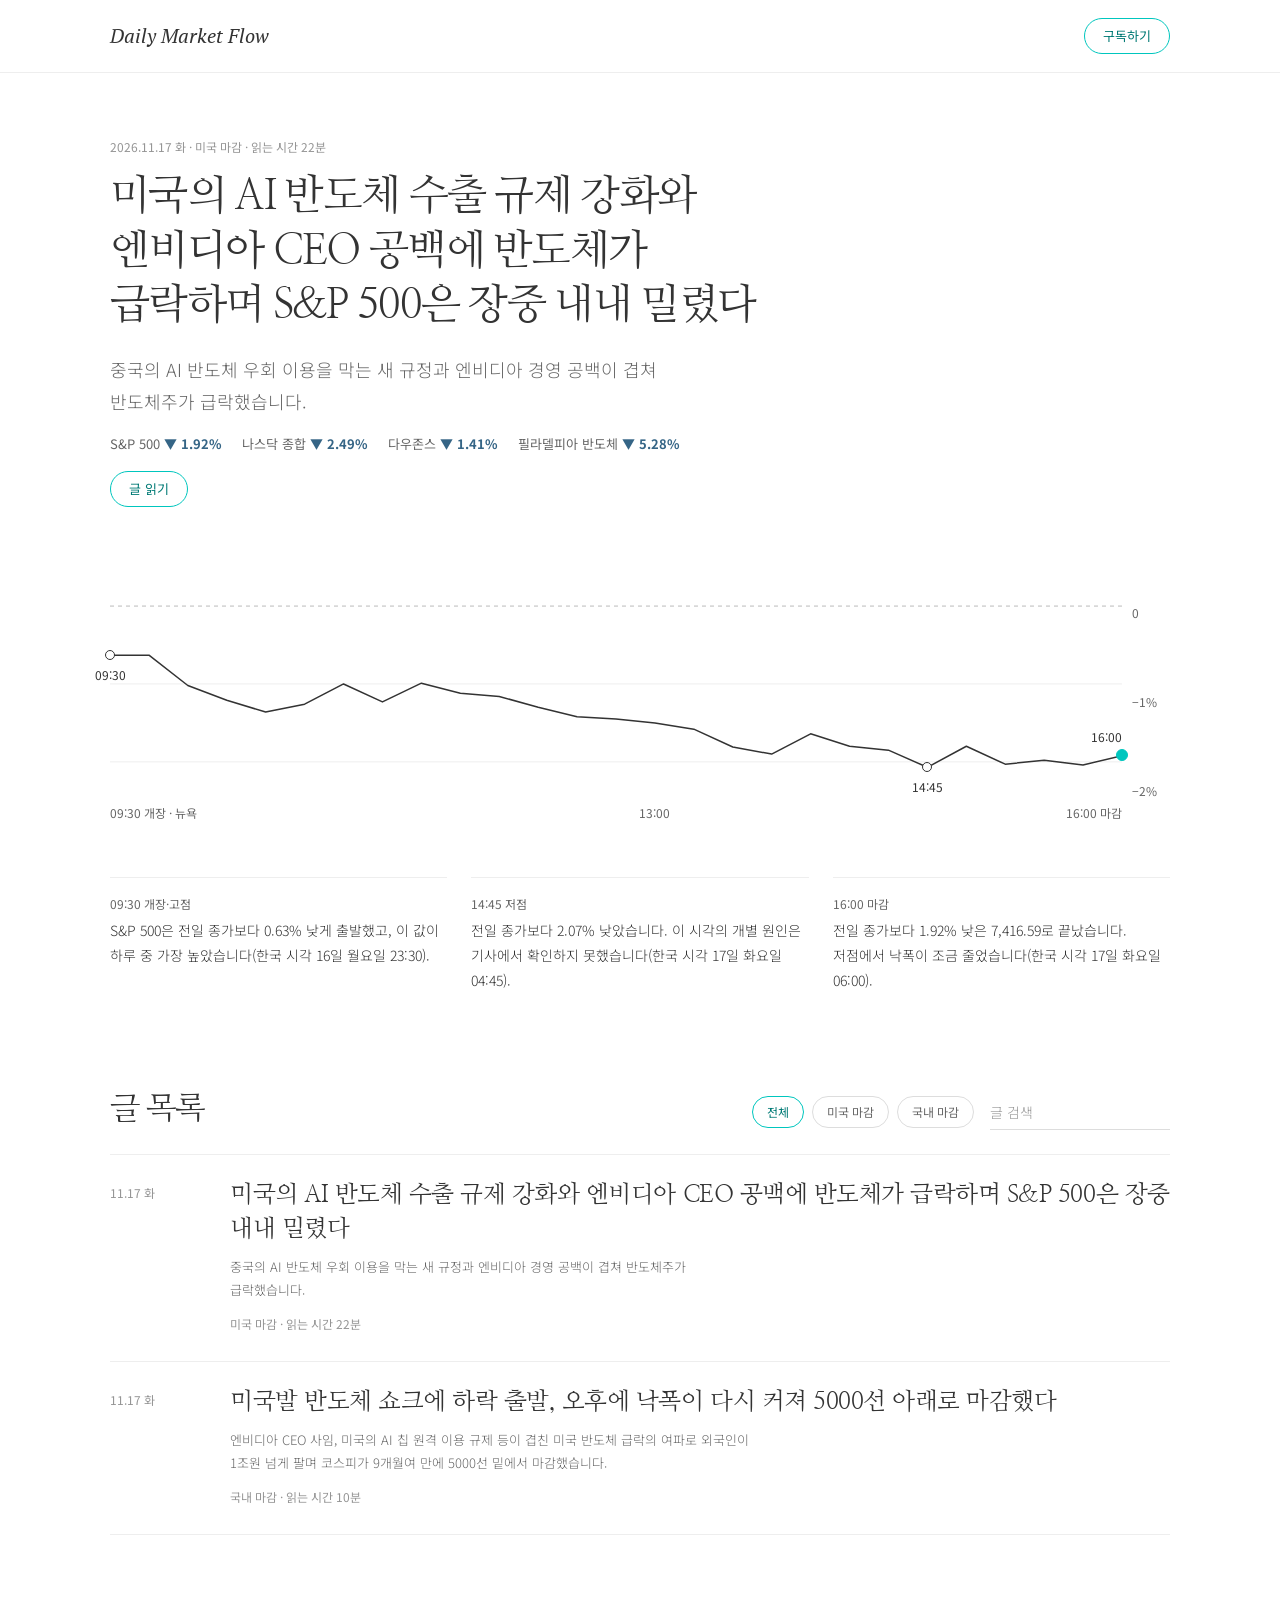
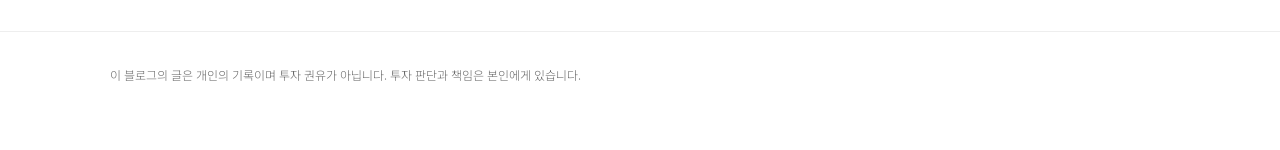
==== index.html @ 7d2cc20a "글 갱신 2026-11-17 22:22" ====
<!doctype html>
<html lang="ko">
<head>
<meta charset="utf-8">
<meta name="viewport" content="width=device-width, initial-scale=1, viewport-fit=cover">
<title>Daily Market Flow</title>
<meta name="description" content="장이 열리고 닫히는 하루의 흐름을, 이유와 함께 적는 시장 일지">
<meta property="og:type" content="website">
<meta property="og:title" content="Daily Market Flow">
<meta property="og:description" content="장이 열리고 닫히는 하루의 흐름을, 이유와 함께 적는 시장 일지">
<link rel="alternate" type="application/rss+xml" title="Daily Market Flow" href="feed.xml">
<link rel="preconnect" href="https://fonts.googleapis.com"><link rel="preconnect" href="https://fonts.gstatic.com" crossorigin><link rel="stylesheet" href="https://fonts.googleapis.com/css2?family=Nanum+Myeongjo:wght@400;700&family=Noto+Sans+KR:wght@300;400&family=PT+Serif:ital@1&display=swap">
<link rel="stylesheet" href="assets/style.css">
</head>
<body>
<header class="site-nav"><div class="wrap nav-in">
<a class="wm" href="index.html">Daily Market Flow</a>
<a class="pill" href="feed.xml">구독하기</a>
</div></header>
<main class="wrap"><section class="hero"><div class="meta">2026.11.17 화 · 미국 마감 · 읽는 시간 22분</div><h1><a href="post/2026-11-17-us-close.html">미국의 AI 반도체 수출 규제 강화와 엔비디아 CEO 공백에 반도체가 급락하며 S&amp;P 500은 장중 내내 밀렸다</a></h1><p class="lede">중국의 AI 반도체 우회 이용을 막는 새 규정과 엔비디아 경영 공백이 겹쳐 반도체주가 급락했습니다.</p><p class="idx"><span>S&amp;P 500 <b class="dn">▼ 1.92%</b></span><span>나스닥 종합 <b class="dn">▼ 2.49%</b></span><span>다우존스 <b class="dn">▼ 1.41%</b></span><span>필라델피아 반도체 <b class="dn">▼ 5.28%</b></span></p><p class="hero-act"><a class="pill" href="post/2026-11-17-us-close.html">글 읽기</a></p><div class="chart" role="img" aria-label="장중 등락률(전일 종가 대비), 뉴욕 시각: 09:30 -0.63%, 14:45 -2.07%, 16:00 -1.92%"><div><div class="plot"><svg viewBox="0 0 100 100" preserveAspectRatio="none" aria-hidden="true"><line x1="0" x2="100" y1="86.19" y2="86.19" stroke="#EEEEEE" stroke-width="1" vector-effect="non-scaling-stroke"/><line x1="0" x2="100" y1="53.73" y2="53.73" stroke="#EEEEEE" stroke-width="1" vector-effect="non-scaling-stroke"/><line x1="0" x2="100" y1="21.28" y2="21.28" stroke="#BBBBBB" stroke-width="1" stroke-dasharray="4 4" vector-effect="non-scaling-stroke"/><path d="M0.00 41.72 L3.85 41.72 L7.69 54.38 L11.54 60.55 L15.38 65.42 L19.23 62.17 L23.08 53.73 L26.92 61.20 L30.77 53.41 L34.62 57.63 L38.46 58.93 L42.31 63.47 L46.15 67.36 L50.00 68.34 L53.85 69.96 L57.69 72.56 L61.54 80.02 L65.38 82.94 L69.23 74.51 L73.08 79.70 L76.92 81.32 L80.77 88.46 L84.62 79.70 L88.46 87.16 L92.31 85.54 L96.15 87.49 L100.00 83.59" fill="none" stroke="#333333" stroke-width="1.5" stroke-linejoin="round" stroke-linecap="round" vector-effect="non-scaling-stroke"/></svg><span class="dot" style="left:0.00%;top:41.72%"></span><span class="dlab b" style="left:0.00%;top:41.72%">09:30</span><span class="dot" style="left:80.77%;top:88.46%"></span><span class="dlab b" style="left:80.77%;top:88.46%">14:45</span><span class="dot close" style="left:100.00%;top:83.59%"></span><span class="dlab l" style="left:100.00%;top:83.59%">16:00</span></div><div class="xaxis" aria-hidden="true"><span style="left:0">09:30 개장 · 뉴욕</span><span style="left:53.85%;transform:translateX(-50%)">13:00</span><span style="right:0">16:00 마감</span></div></div><div class="ycol" aria-hidden="true"><span class="ylab" style="top:86.19%">−2%</span><span class="ylab" style="top:53.73%">−1%</span><span class="ylab" style="top:21.28%">0</span></div></div><ul class="events"><li><span class="tm">09:30 개장·고점</span><p>S&amp;P 500은 전일 종가보다 0.63% 낮게 출발했고, 이 값이 하루 중 가장 높았습니다(한국 시각 16일 월요일 23:30).</p></li><li><span class="tm">14:45 저점</span><p>전일 종가보다 2.07% 낮았습니다. 이 시각의 개별 원인은 기사에서 확인하지 못했습니다(한국 시각 17일 화요일 04:45).</p></li><li><span class="tm">16:00 마감</span><p>전일 종가보다 1.92% 낮은 7,416.59로 끝났습니다. 저점에서 낙폭이 조금 줄었습니다(한국 시각 17일 화요일 06:00).</p></li></ul></section><section class="list" aria-labelledby="list-h"><div class="list-head"><h2 id="list-h">글 목록</h2><div class="filters"><div class="chips" role="group" aria-label="분류"><button type="button" class="chip" data-cat="" aria-pressed="true">전체</button><button type="button" class="chip" data-cat="미국 마감" aria-pressed="false">미국 마감</button><button type="button" class="chip" data-cat="국내 마감" aria-pressed="false">국내 마감</button></div><label class="meta" for="q" style="position:absolute;left:-9999px">글 검색</label><input class="search" id="q" type="search" placeholder="글 검색" autocomplete="off"></div></div><ul class="rows"><li class="row" data-cat="미국 마감" data-q="미국의 ai 반도체 수출 규제 강화와 엔비디아 ceo 공백에 반도체가 급락하며 s&amp;p 500은 장중 내내 밀렸다 중국의 ai 반도체 우회 이용을 막는 새 규정과 엔비디아 경영 공백이 겹쳐 반도체주가 급락했습니다. 미국증시 반도체 엔비디아 수출규제 나스닥"><div class="d">11.17 화</div><div><h3><a href="post/2026-11-17-us-close.html">미국의 AI 반도체 수출 규제 강화와 엔비디아 CEO 공백에 반도체가 급락하며 S&amp;P 500은 장중 내내 밀렸다</a></h3><p>중국의 AI 반도체 우회 이용을 막는 새 규정과 엔비디아 경영 공백이 겹쳐 반도체주가 급락했습니다.</p><span class="meta">미국 마감 · 읽는 시간 22분</span></div></li><li class="row" data-cat="국내 마감" data-q="미국발 반도체 쇼크에 하락 출발, 오후에 낙폭이 다시 커져 5000선 아래로 마감했다 엔비디아 ceo 사임, 미국의 ai 칩 원격 이용 규제 등이 겹친 미국 반도체 급락의 여파로 외국인이 1조원 넘게 팔며 코스피가 9개월여 만에 5000선 밑에서 마감했습니다. 코스피 5000선 붕괴 외국인 순매도 반도체 엔비디아 수출 규제"><div class="d">11.17 화</div><div><h3><a href="post/2026-11-17-kr-close.html">미국발 반도체 쇼크에 하락 출발, 오후에 낙폭이 다시 커져 5000선 아래로 마감했다</a></h3><p>엔비디아 CEO 사임, 미국의 AI 칩 원격 이용 규제 등이 겹친 미국 반도체 급락의 여파로 외국인이 1조원 넘게 팔며 코스피가 9개월여 만에 5000선 밑에서 마감했습니다.</p><span class="meta">국내 마감 · 읽는 시간 10분</span></div></li></ul><p class="nomatch" id="nomatch" hidden>찾는 글이 없습니다. 다른 낱말로 검색하거나 분류를 바꿔 보세요.</p></section></main><script>
(function(){
  var rows=[].slice.call(document.querySelectorAll('.rows .row'));
  var chips=[].slice.call(document.querySelectorAll('.chip'));
  var q=document.getElementById('q'), none=document.getElementById('nomatch'), cat='';
  function apply(){
    var s=(q.value||'').trim().toLowerCase(), shown=0;
    rows.forEach(function(r){
      var ok=(!cat||r.dataset.cat===cat)&&(!s||r.dataset.q.indexOf(s)>-1);
      r.hidden=!ok; if(ok) shown++;
    });
    none.hidden=shown>0;
  }
  chips.forEach(function(c){c.addEventListener('click',function(){
    cat=c.dataset.cat; chips.forEach(function(x){x.setAttribute('aria-pressed',String(x===c));}); apply();
  });});
  q.addEventListener('input',apply);
})();
</script>
<footer class="site-foot"><div class="wrap"><p>이 블로그의 글은 개인의 기록이며 투자 권유가 아닙니다. 투자 판단과 책임은 본인에게 있습니다.</p></div></footer>
</body>
</html>
---- assets/style.css ----
/* Daily Market Flow 공통 스타일
   기본 틀(색·글꼴·간격·모서리)은 blog/design/brunch.md 값을 따른다.
   채택 시안: B 하루의 곡선. 흰 종이 한 가지 모습으로 정했으므로 다크 테마는 두지 않는다. */
:root {
  color-scheme: light;
  --bg: #FFFFFF;
  --bg-subtle: #FBFBFB;
  --bg-code: #F8F8F8;
  --ink: #333333;
  --ink-2: #666666;
  --ink-3: #959595;
  --line: #DDDDDD;
  --line-2: #EEEEEE;
  --teal: #00C6BE;
  --teal-700: #007A75;
  --up: #B94942;
  --down: #356586;
  --font-display: 'Nanum Myeongjo','Batang','AppleMyungjo',serif;
  --font-body: 'Noto Sans KR','Noto Sans Light','Apple SD Gothic Neo','Malgun Gothic',sans-serif;
  --font-ui: 'Pretendard','Noto Sans KR','Apple SD Gothic Neo','Malgun Gothic',sans-serif;
  --font-en: 'PT Serif',Georgia,serif;
  --space-sm: 8px;
  --space-md: 16px;
  --space-lg: 24px;
  --space-xl: 32px;
  --space-2xl: 48px;
  --space-3xl: 64px;
  --space-4xl: 96px;
  --container: 1100px;
  --reader: 700px;
  --gutter: max(20px, env(safe-area-inset-left, 0px));
}
* { box-sizing: border-box; }
html { -webkit-text-size-adjust: 100%; }
body {
  margin: 0;
  background: var(--bg);
  color: var(--ink);
  font: 300 15px/1.9 var(--font-body);
  word-break: keep-all;
  overflow-wrap: break-word;
}
a { color: inherit; text-decoration: none; }
img { max-width: 100%; height: auto; }
:focus-visible { outline: 2px solid var(--teal-700); outline-offset: 3px; }

.wrap { max-width: var(--container); margin-inline: auto; padding-inline: max(20px, env(safe-area-inset-left, 0px)) max(20px, env(safe-area-inset-right, 0px)); }
.reader { max-width: calc(var(--reader) + 40px); }

/* ---------- 머리글 ---------- */
.site-nav { border-bottom: 1px solid var(--line-2); }
.nav-in { display: flex; align-items: center; justify-content: space-between; height: 72px; }
.wm { font: italic 400 20px/1 var(--font-en); letter-spacing: 0; }
.pill { display: inline-flex; align-items: center; min-height: 36px; padding: 4px 18px; border: 1px solid var(--teal); border-radius: 100px; background: transparent; color: var(--teal-700); font: 400 13px/20px var(--font-ui); white-space: nowrap; cursor: pointer; transition: background 200ms cubic-bezier(.2,0,.2,1); }
.pill:hover { background: #EAFBF9; }
.meta { font: 400 12px/20px var(--font-ui); color: var(--ink-3); }
.meta a { color: var(--ink-2); }
.up { color: var(--up); }
.dn { color: var(--down); }

/* ---------- 첫 화면 ---------- */
.hero { padding-block: var(--space-3xl) var(--space-2xl); }
.hero .meta { margin-bottom: 12px; }
.hero h1, .post-head h1 { margin: 0 0 20px; font: 400 clamp(28px, 5.4vw, 42px)/1.3 var(--font-display); letter-spacing: -.04em; text-wrap: balance; }
.hero h1 { max-width: 17em; }
.lede { margin: 0 0 16px; max-width: 34em; font: 300 18px/32px var(--font-body); color: var(--ink-2); }
.idx { display: flex; flex-wrap: wrap; gap: 6px 20px; margin: 0 0 16px; font: 400 13px/22px var(--font-ui); color: var(--ink-2); }
.hero-act { margin-top: 8px; }

/* ---------- 하루의 곡선 ---------- */
.chart { display: grid; grid-template-columns: minmax(0,1fr) 48px; margin-top: var(--space-2xl); }
.plot { position: relative; height: clamp(150px, 24vw, 240px); }
.plot svg { position: absolute; inset: 0; width: 100%; height: 100%; display: block; }
.ycol { position: relative; }
.ylab { position: absolute; left: 10px; transform: translateY(-50%); font: 400 12px/1 var(--font-ui); color: var(--ink-2); font-variant-numeric: tabular-nums; white-space: nowrap; }
.dot { position: absolute; width: 10px; height: 10px; margin: -5px 0 0 -5px; border: 1.5px solid var(--ink); border-radius: 50%; background: #fff; }
.dot.close { width: 12px; height: 12px; margin: -6px 0 0 -6px; border-color: var(--teal); background: var(--teal); }
.dlab { position: absolute; font: 400 12px/16px var(--font-ui); color: var(--ink); white-space: nowrap; font-variant-numeric: tabular-nums; }
.dlab.a { transform: translate(-50%, -26px); }
.dlab.b { transform: translate(-50%, 12px); }
.dlab.l { transform: translate(-100%, -26px); }
.xaxis { position: relative; height: 24px; margin-top: 10px; font: 400 12px/16px var(--font-ui); color: var(--ink-2); font-variant-numeric: tabular-nums; }
.xaxis span { position: absolute; top: 0; white-space: nowrap; }
.events { display: grid; grid-template-columns: repeat(auto-fit, minmax(150px, 1fr)); gap: 28px 24px; margin: var(--space-2xl) 0 0; padding: 0; list-style: none; }
.events li { padding-top: 16px; border-top: 1px solid var(--line-2); }
.events .tm { display: block; margin-bottom: 4px; font: 400 12px/20px var(--font-ui); color: var(--ink-2); font-variant-numeric: tabular-nums; }
.events p { margin: 0; font: 300 14px/25px var(--font-body); }
@media (max-width: 560px) { .dlab { display: none; } .chart { grid-template-columns: minmax(0,1fr) 44px; } }

/* ---------- 글 목록 ---------- */
.list { padding-block: var(--space-2xl) var(--space-4xl); }
.list-head { display: flex; align-items: flex-end; justify-content: space-between; gap: var(--space-lg); flex-wrap: wrap; margin-bottom: var(--space-lg); }
.list-head h2 { margin: 0; font: 400 clamp(24px, 3.5vw, 32px)/1.3 var(--font-display); letter-spacing: -.04em; }
.filters { display: flex; align-items: center; gap: var(--space-md); flex-wrap: wrap; }
.chips { display: flex; gap: var(--space-sm); flex-wrap: wrap; }
.chip { min-height: 32px; padding: 4px 14px; border: 1px solid var(--line); border-radius: 40px; background: var(--bg); color: var(--ink-2); font: 400 12px/20px var(--font-ui); cursor: pointer; }
.chip:hover { background: var(--bg-subtle); }
.chip[aria-pressed="true"] { border-color: var(--teal); color: var(--teal-700); }
.search { width: 180px; min-height: 36px; padding: 6px 0; border: 0; border-bottom: 1px solid var(--line); border-radius: 0; background: var(--bg); color: var(--ink); font: 300 14px/22px var(--font-body); }
.search::placeholder { color: var(--ink-3); }
.search:focus { outline: none; border-bottom-color: var(--teal-700); }
.rows { margin: 0; padding: 0; list-style: none; }
.row { display: grid; grid-template-columns: 96px minmax(0,1fr); gap: var(--space-lg); padding-block: 24px; border-top: 1px solid var(--line-2); }
.rows .row:last-child { border-bottom: 1px solid var(--line-2); }
.row .d { font: 400 12px/28px var(--font-ui); color: var(--ink-3); font-variant-numeric: tabular-nums; }
.row h3 { margin: 0 0 8px; font: 400 clamp(19px, 2.6vw, 24px)/1.4 var(--font-display); letter-spacing: -.02em; }
.row h3 a:hover { color: var(--teal-700); }
.row p { margin: 0 0 8px; max-width: 40em; font: 300 13px/23px var(--font-body); color: var(--ink-2); }
.empty { padding: var(--space-2xl) 0; max-width: 34em; color: var(--ink-2); }
.empty h2 { margin: 0 0 8px; font: 400 24px/1.4 var(--font-display); color: var(--ink); }
.nomatch { padding: var(--space-xl) 0; color: var(--ink-2); font-size: 14px; }
@media (max-width: 560px) { .row { grid-template-columns: 1fr; gap: 4px; } .row .d { line-height: 20px; } .search { width: 100%; } }

/* ---------- 본문 화면 ---------- */
.post-head { padding-block: var(--space-3xl) 0; }
.post-head .meta { margin-bottom: 12px; }
.post-head h1 { max-width: none; }
.post-chart .chart { margin-top: var(--space-xl); }
.sectors { margin-top: var(--space-3xl); }
.sectors h2, .prose h2 { margin: 0 0 8px; font: 400 clamp(24px, 3.5vw, 32px)/1.3 var(--font-display); letter-spacing: -.04em; }
.sector { display: grid; grid-template-columns: 148px minmax(0,1fr); gap: var(--space-lg); padding-block: 20px; border-top: 1px solid var(--line-2); }
.sectors .sector:last-child { border-bottom: 1px solid var(--line-2); }
.sector .nm { font: 400 20px/1.5 var(--font-display); letter-spacing: -.02em; }
.sector .sub { display: block; font: 400 11px/18px var(--font-ui); color: var(--ink-3); }
.sector .pc { display: block; font: 400 13px/22px var(--font-ui); font-variant-numeric: tabular-nums; }
.sector p { margin: 0; font: 300 14px/26px var(--font-body); }
@media (max-width: 560px) { .sector { grid-template-columns: 1fr; gap: 4px; } }
.prose { margin-top: var(--space-3xl); font: 300 16px/30px var(--font-body); letter-spacing: .02em; }
.prose > :first-child { margin-top: 0; }
.prose p { margin: 0 0 24px; }
.prose h2 { margin: 56px 0 16px; }
.prose h3 { margin: 40px 0 12px; font: 400 22px/1.5 var(--font-display); letter-spacing: -.02em; }
.prose ul, .prose ol { margin: 0 0 24px; padding-left: 1.4em; }
.prose li { margin-bottom: 6px; }
.prose a { color: var(--teal-700); text-decoration: underline; text-underline-offset: 3px; text-decoration-thickness: 1px; }
.prose strong { font-weight: 400; background: linear-gradient(transparent 62%, #EAFBF9 62%); }
.prose blockquote { margin: 32px 0; padding: 0 0 0 24px; border-left: 1px solid var(--line); font: 400 18px/32px var(--font-display); color: var(--ink-2); }
.prose blockquote p { margin: 0; }
.prose code { padding: 1px 6px; border-radius: 3px; background: var(--bg-code); font: 400 .88em/1.6 Consolas, 'Malgun Gothic', monospace; letter-spacing: 0; }
.prose pre { margin: 0 0 24px; padding: 16px 20px; overflow-x: auto; background: var(--bg-code); border-radius: 4px; }
.prose pre code { padding: 0; background: none; font-size: 13px; line-height: 22px; }
.prose hr { margin: 48px 0; border: 0; border-top: 1px solid var(--line-2); }
.prose img { display: block; margin: 32px 0; }
.prose .tbl { margin: 0 0 24px; overflow-x: auto; }
.prose table { width: 100%; border-collapse: collapse; font: 300 14px/24px var(--font-body); letter-spacing: 0; }
.prose th { padding: 8px 12px 8px 0; border-bottom: 1px solid var(--ink-3); font: 400 12px/20px var(--font-ui); color: var(--ink-2); text-align: left; white-space: nowrap; }
.prose td { padding: 12px 12px 12px 0; border-bottom: 1px solid var(--line-2); vertical-align: top; }
.tags { display: flex; gap: var(--space-sm); flex-wrap: wrap; margin-top: var(--space-2xl); }
.tag { padding: 0 12px; border: 1px solid var(--line); border-radius: 40px; color: var(--ink-2); font: 400 12px/22px var(--font-ui); }
.pager { margin-top: var(--space-3xl); display: grid; grid-template-columns: repeat(2, minmax(0,1fr)); gap: var(--space-lg); padding-block: var(--space-xl) var(--space-4xl); border-top: 1px solid var(--line-2); }
.pager a { display: block; }
.pager .lab { display: block; margin-bottom: 4px; font: 400 12px/20px var(--font-ui); color: var(--ink-3); }
.pager .ttl { font: 400 18px/1.5 var(--font-display); letter-spacing: -.02em; }
.pager a:hover .ttl { color: var(--teal-700); }
.pager .next { text-align: right; grid-column: 2; }
.pager .prev { grid-column: 1; }
@media (max-width: 560px) { .pager { grid-template-columns: 1fr; } .pager .next, .pager .prev { grid-column: 1; text-align: left; } }
.back { display: inline-block; margin-top: var(--space-xl); font: 400 13px/20px var(--font-ui); color: var(--ink-2); }
.back:hover { color: var(--teal-700); }

/* ---------- 바닥글 ---------- */
.site-foot { border-top: 1px solid var(--line-2); padding-block: var(--space-xl) var(--space-3xl); font: 300 12px/22px var(--font-body); color: var(--ink-2); }
.site-foot p { margin: 0; max-width: 46em; }

@media (prefers-reduced-motion: reduce) { .pill { transition: none; } }
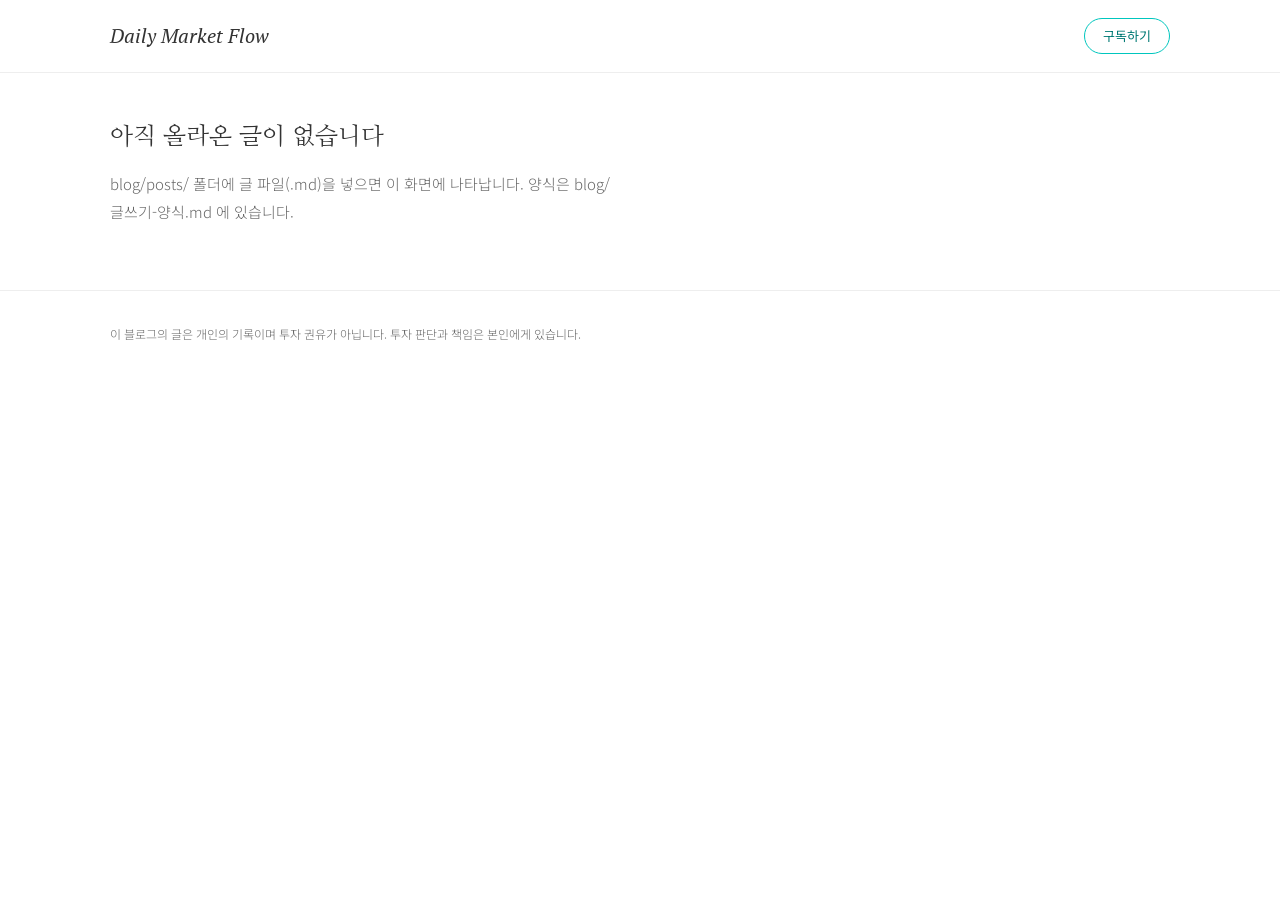
==== commit c966eca9: "옛 주소 정리: 글 내림, 기준 주소는 Cloudflare Pages" ====
--- a/index.html
+++ b/index.html
@@ -17,25 +17,7 @@
 <a class="wm" href="index.html">Daily Market Flow</a>
 <a class="pill" href="feed.xml">구독하기</a>
 </div></header>
-<main class="wrap"><section class="hero"><div class="meta">2026.11.17 화 · 미국 마감 · 읽는 시간 22분</div><h1><a href="post/2026-11-17-us-close.html">미국의 AI 반도체 수출 규제 강화와 엔비디아 CEO 공백에 반도체가 급락하며 S&amp;P 500은 장중 내내 밀렸다</a></h1><p class="lede">중국의 AI 반도체 우회 이용을 막는 새 규정과 엔비디아 경영 공백이 겹쳐 반도체주가 급락했습니다.</p><p class="idx"><span>S&amp;P 500 <b class="dn">▼ 1.92%</b></span><span>나스닥 종합 <b class="dn">▼ 2.49%</b></span><span>다우존스 <b class="dn">▼ 1.41%</b></span><span>필라델피아 반도체 <b class="dn">▼ 5.28%</b></span></p><p class="hero-act"><a class="pill" href="post/2026-11-17-us-close.html">글 읽기</a></p><div class="chart" role="img" aria-label="장중 등락률(전일 종가 대비), 뉴욕 시각: 09:30 -0.63%, 14:45 -2.07%, 16:00 -1.92%"><div><div class="plot"><svg viewBox="0 0 100 100" preserveAspectRatio="none" aria-hidden="true"><line x1="0" x2="100" y1="86.19" y2="86.19" stroke="#EEEEEE" stroke-width="1" vector-effect="non-scaling-stroke"/><line x1="0" x2="100" y1="53.73" y2="53.73" stroke="#EEEEEE" stroke-width="1" vector-effect="non-scaling-stroke"/><line x1="0" x2="100" y1="21.28" y2="21.28" stroke="#BBBBBB" stroke-width="1" stroke-dasharray="4 4" vector-effect="non-scaling-stroke"/><path d="M0.00 41.72 L3.85 41.72 L7.69 54.38 L11.54 60.55 L15.38 65.42 L19.23 62.17 L23.08 53.73 L26.92 61.20 L30.77 53.41 L34.62 57.63 L38.46 58.93 L42.31 63.47 L46.15 67.36 L50.00 68.34 L53.85 69.96 L57.69 72.56 L61.54 80.02 L65.38 82.94 L69.23 74.51 L73.08 79.70 L76.92 81.32 L80.77 88.46 L84.62 79.70 L88.46 87.16 L92.31 85.54 L96.15 87.49 L100.00 83.59" fill="none" stroke="#333333" stroke-width="1.5" stroke-linejoin="round" stroke-linecap="round" vector-effect="non-scaling-stroke"/></svg><span class="dot" style="left:0.00%;top:41.72%"></span><span class="dlab b" style="left:0.00%;top:41.72%">09:30</span><span class="dot" style="left:80.77%;top:88.46%"></span><span class="dlab b" style="left:80.77%;top:88.46%">14:45</span><span class="dot close" style="left:100.00%;top:83.59%"></span><span class="dlab l" style="left:100.00%;top:83.59%">16:00</span></div><div class="xaxis" aria-hidden="true"><span style="left:0">09:30 개장 · 뉴욕</span><span style="left:53.85%;transform:translateX(-50%)">13:00</span><span style="right:0">16:00 마감</span></div></div><div class="ycol" aria-hidden="true"><span class="ylab" style="top:86.19%">−2%</span><span class="ylab" style="top:53.73%">−1%</span><span class="ylab" style="top:21.28%">0</span></div></div><ul class="events"><li><span class="tm">09:30 개장·고점</span><p>S&amp;P 500은 전일 종가보다 0.63% 낮게 출발했고, 이 값이 하루 중 가장 높았습니다(한국 시각 16일 월요일 23:30).</p></li><li><span class="tm">14:45 저점</span><p>전일 종가보다 2.07% 낮았습니다. 이 시각의 개별 원인은 기사에서 확인하지 못했습니다(한국 시각 17일 화요일 04:45).</p></li><li><span class="tm">16:00 마감</span><p>전일 종가보다 1.92% 낮은 7,416.59로 끝났습니다. 저점에서 낙폭이 조금 줄었습니다(한국 시각 17일 화요일 06:00).</p></li></ul></section><section class="list" aria-labelledby="list-h"><div class="list-head"><h2 id="list-h">글 목록</h2><div class="filters"><div class="chips" role="group" aria-label="분류"><button type="button" class="chip" data-cat="" aria-pressed="true">전체</button><button type="button" class="chip" data-cat="미국 마감" aria-pressed="false">미국 마감</button><button type="button" class="chip" data-cat="국내 마감" aria-pressed="false">국내 마감</button></div><label class="meta" for="q" style="position:absolute;left:-9999px">글 검색</label><input class="search" id="q" type="search" placeholder="글 검색" autocomplete="off"></div></div><ul class="rows"><li class="row" data-cat="미국 마감" data-q="미국의 ai 반도체 수출 규제 강화와 엔비디아 ceo 공백에 반도체가 급락하며 s&amp;p 500은 장중 내내 밀렸다 중국의 ai 반도체 우회 이용을 막는 새 규정과 엔비디아 경영 공백이 겹쳐 반도체주가 급락했습니다. 미국증시 반도체 엔비디아 수출규제 나스닥"><div class="d">11.17 화</div><div><h3><a href="post/2026-11-17-us-close.html">미국의 AI 반도체 수출 규제 강화와 엔비디아 CEO 공백에 반도체가 급락하며 S&amp;P 500은 장중 내내 밀렸다</a></h3><p>중국의 AI 반도체 우회 이용을 막는 새 규정과 엔비디아 경영 공백이 겹쳐 반도체주가 급락했습니다.</p><span class="meta">미국 마감 · 읽는 시간 22분</span></div></li><li class="row" data-cat="국내 마감" data-q="미국발 반도체 쇼크에 하락 출발, 오후에 낙폭이 다시 커져 5000선 아래로 마감했다 엔비디아 ceo 사임, 미국의 ai 칩 원격 이용 규제 등이 겹친 미국 반도체 급락의 여파로 외국인이 1조원 넘게 팔며 코스피가 9개월여 만에 5000선 밑에서 마감했습니다. 코스피 5000선 붕괴 외국인 순매도 반도체 엔비디아 수출 규제"><div class="d">11.17 화</div><div><h3><a href="post/2026-11-17-kr-close.html">미국발 반도체 쇼크에 하락 출발, 오후에 낙폭이 다시 커져 5000선 아래로 마감했다</a></h3><p>엔비디아 CEO 사임, 미국의 AI 칩 원격 이용 규제 등이 겹친 미국 반도체 급락의 여파로 외국인이 1조원 넘게 팔며 코스피가 9개월여 만에 5000선 밑에서 마감했습니다.</p><span class="meta">국내 마감 · 읽는 시간 10분</span></div></li></ul><p class="nomatch" id="nomatch" hidden>찾는 글이 없습니다. 다른 낱말로 검색하거나 분류를 바꿔 보세요.</p></section></main><script>
-(function(){
-  var rows=[].slice.call(document.querySelectorAll('.rows .row'));
-  var chips=[].slice.call(document.querySelectorAll('.chip'));
-  var q=document.getElementById('q'), none=document.getElementById('nomatch'), cat='';
-  function apply(){
-    var s=(q.value||'').trim().toLowerCase(), shown=0;
-    rows.forEach(function(r){
-      var ok=(!cat||r.dataset.cat===cat)&&(!s||r.dataset.q.indexOf(s)>-1);
-      r.hidden=!ok; if(ok) shown++;
-    });
-    none.hidden=shown>0;
-  }
-  chips.forEach(function(c){c.addEventListener('click',function(){
-    cat=c.dataset.cat; chips.forEach(function(x){x.setAttribute('aria-pressed',String(x===c));}); apply();
-  });});
-  q.addEventListener('input',apply);
-})();
-</script>
+<main class="wrap"><div class="empty"><h2>아직 올라온 글이 없습니다</h2><p>blog/posts/ 폴더에 글 파일(.md)을 넣으면 이 화면에 나타납니다. 양식은 blog/글쓰기-양식.md 에 있습니다.</p></div></main>
 <footer class="site-foot"><div class="wrap"><p>이 블로그의 글은 개인의 기록이며 투자 권유가 아닙니다. 투자 판단과 책임은 본인에게 있습니다.</p></div></footer>
 </body>
 </html>
